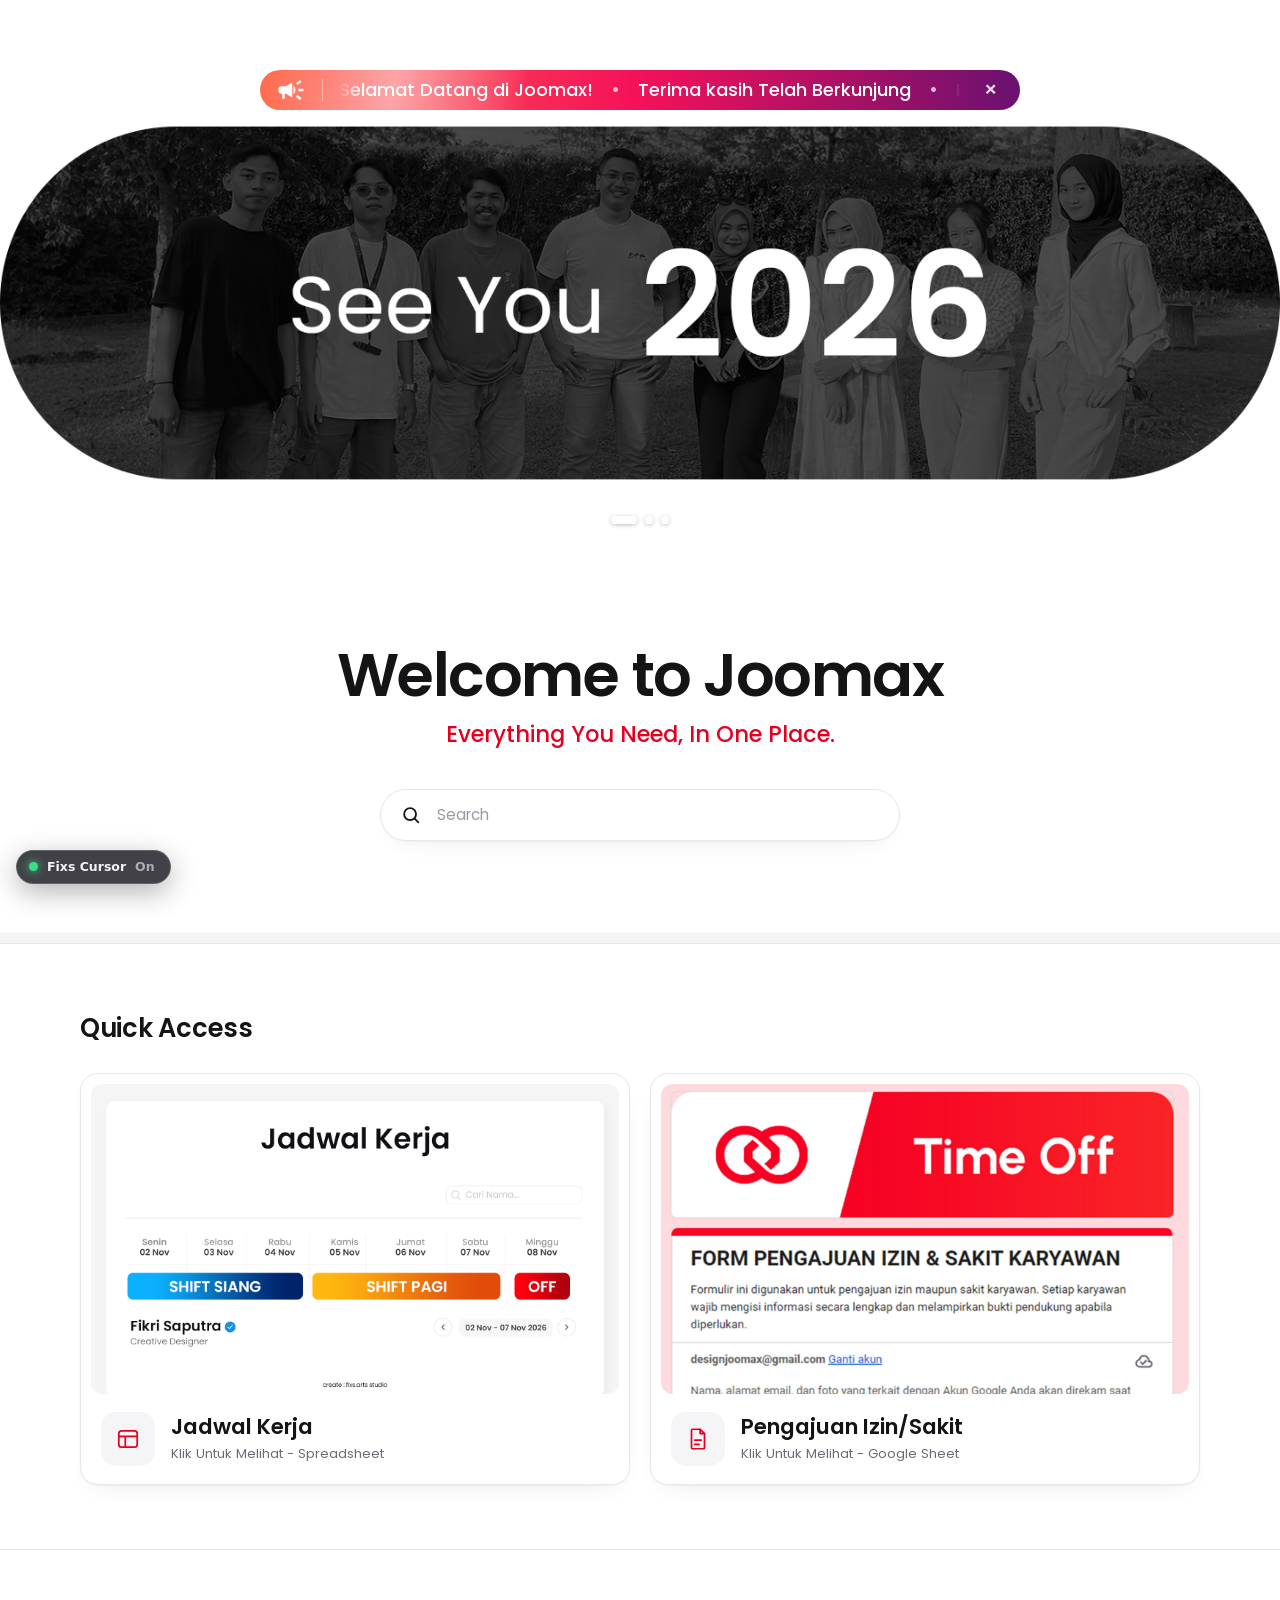
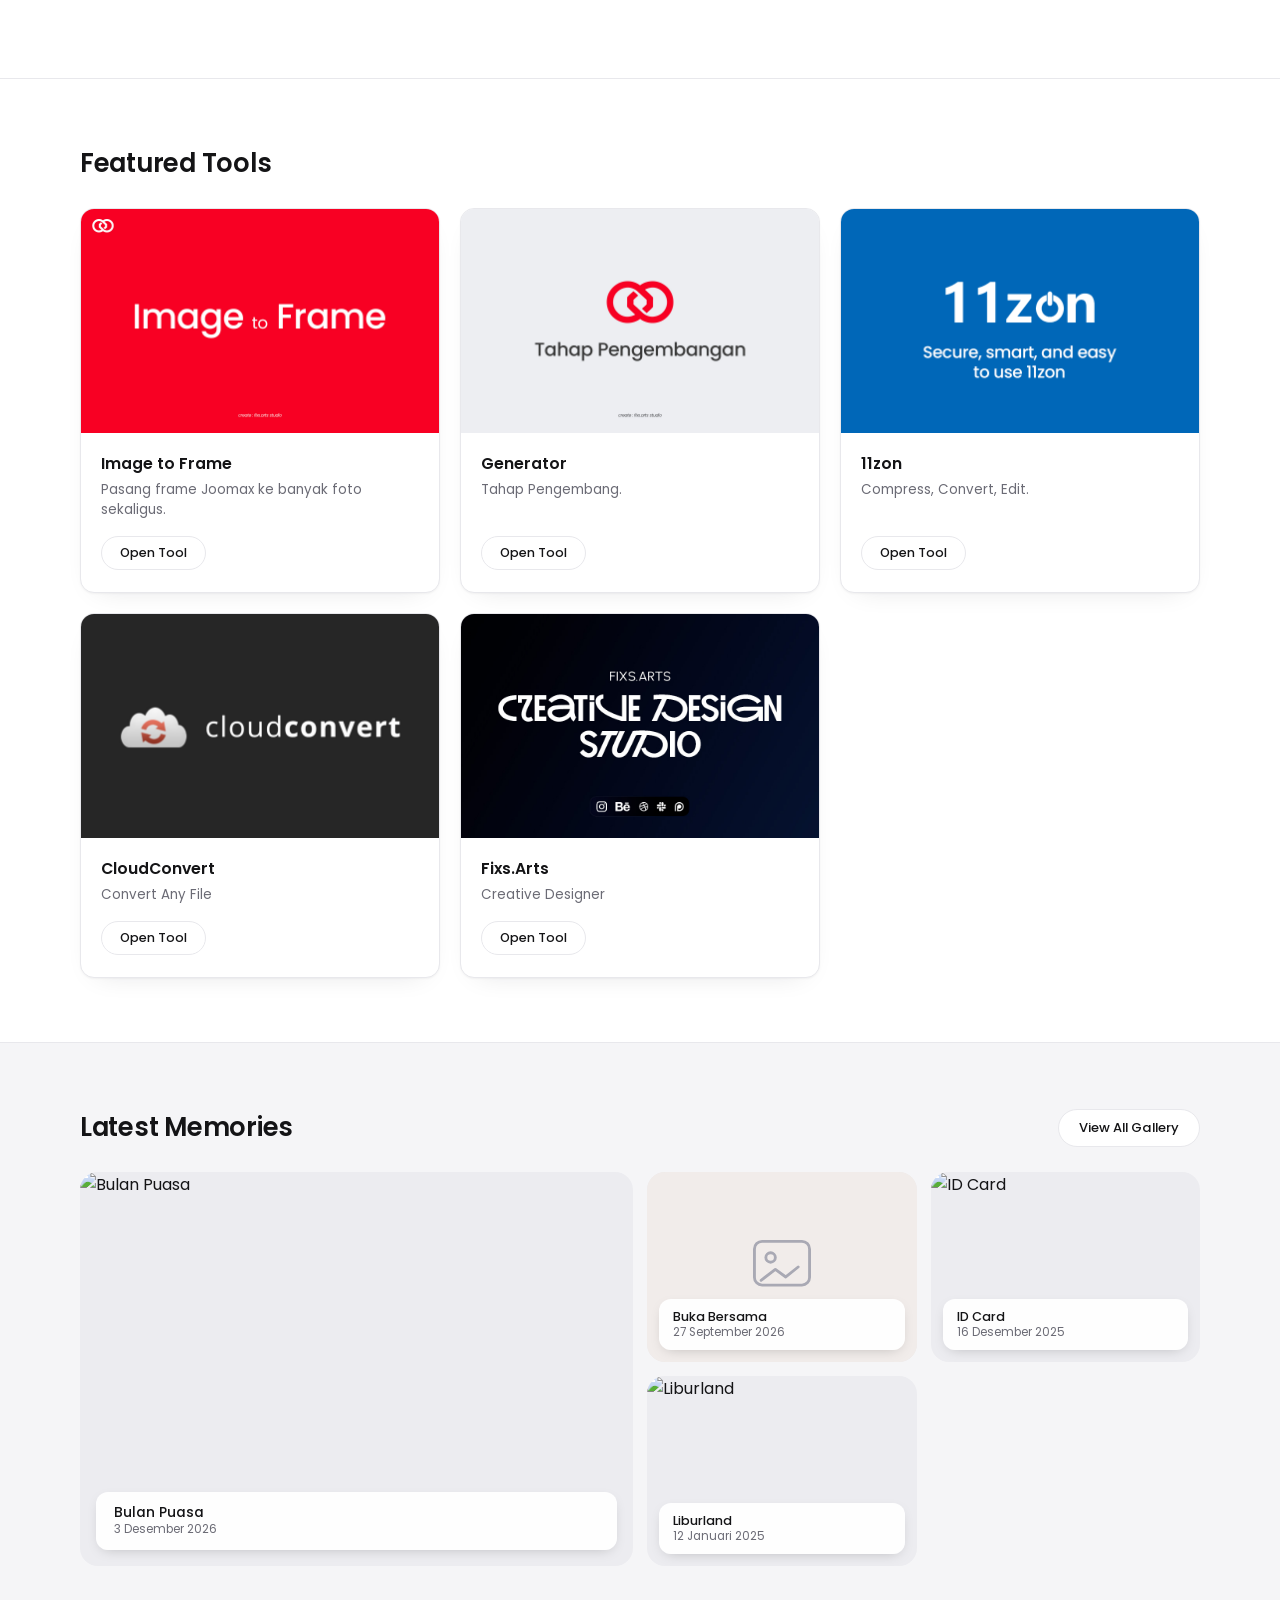
==== index.html @ 95820179 "Add marquee section with styling and script" ====
<!DOCTYPE html>
<html lang="id">
<head>
<meta charset="UTF-8">
<meta name="viewport" content="width=device-width, initial-scale=1, viewport-fit=cover">
<title>JOOMAX x Fixs.Arts</title>
<meta name="description" content="Joomax Site: satu tempat untuk jadwal, pengajuan, tools kreatif, dan informasi perusahaan.">
<link rel="icon" href="assets/icon/icon.png">
<!-- ======================= LINK PREVIEW (WhatsApp, Instagram, Facebook, Telegram, dll) =======================
  Ubah teks/gambar di sini. Gambar: ganti file assets/img/link-preview.jpg (ukuran terbaik 1200x630, di bawah 300 KB).
  Link harus ABSOLUT (https://...). Kalau gambar diganti tapi preview lama masih muncul, naikkan angka ?v=1 jadi ?v=2.
  Hasil di platform bisa tertahan cache beberapa jam; cek ulang lewat Facebook Sharing Debugger. -->
<meta property="og:type" content="website">
<meta property="og:site_name" content="Joomax Teknologi Indonesia">
<meta property="og:title" content="Welcome to Joomax Workspace!">
<meta property="og:description" content="Everything You Need, In One Place.">
<meta property="og:url" content="https://designjoomax.github.io/home/">
<meta property="og:image" content="https://designjoomax.github.io/home/assets/img/link-preview.jpg?v=1">
<meta property="og:image:width" content="1200">
<meta property="og:image:height" content="630">
<meta property="og:image:alt" content="Joomax x fixs.arts: Welcome to Joomax Workspace!">
<meta name="twitter:card" content="summary_large_image">
<meta name="twitter:title" content="Welcome to Joomax Workspace!">
<meta name="twitter:description" content="Everything You Need, In One Place.">
<meta name="twitter:image" content="https://designjoomax.github.io/home/assets/img/link-preview.jpg?v=1">
<meta name="theme-color" content="#ffffff">
<!-- ============================================================================================================ -->

<!-- 1) Welcome screen (harus paling atas di <head>) -->
<script src="https://designjoomax.github.io/welcomescreen/welcome.js"></script>


<link rel="preconnect" href="https://fonts.googleapis.com">
<link rel="preconnect" href="https://fonts.gstatic.com" crossorigin>
<link rel="stylesheet" href="https://fonts.googleapis.com/css2?family=Poppins:wght@400;500;600;700&display=swap">
<link rel="stylesheet" href="css/home.css">
</head>
<body>

<!-- 2) Header (dari repo headerfooter) -->
<joomax-header sticky theme="light" current="home"></joomax-header>

<main>
  <!-- Banner slide: gambar diatur di js/home.config.js -->
  <section class="banner" id="banner" aria-roledescription="carousel" aria-label="Banner Joomax">
    <div class="bn-view" id="bnView"><div class="bn-track" id="bnTrack"></div></div>
    <button class="bn-arrow prev" id="bnPrev" type="button" aria-label="Banner sebelumnya"><svg viewBox="0 0 24 24" aria-hidden="true"><path d="m15 6-6 6 6 6"/></svg></button>
    <button class="bn-arrow next" id="bnNext" type="button" aria-label="Banner berikutnya"><svg viewBox="0 0 24 24" aria-hidden="true"><path d="m9 6 6 6-6 6"/></svg></button>
    <div class="bn-dots" id="bnDots"></div>
  </section>

  <section class="hero">
    <div class="wrap">
      <h1 id="heroTitle">Welcome to Joomax</h1>
      <p class="lead" id="heroSub">Everything You Need, In One Place.</p>
      <div class="search" id="search">
        <svg viewBox="0 0 24 24" aria-hidden="true"><circle cx="11" cy="11" r="6.5"/><path d="m16 16 4 4"/></svg>
        <input id="q" type="search" placeholder="Search" autocomplete="off" role="combobox" aria-expanded="false" aria-controls="results" aria-label="Cari halaman, tools, atau informasi">
        <ul id="results" role="listbox" hidden></ul>
      </div>

      <!-- Widget Pemberitahuan  --> 
<div id="joomax-announcement"></div>
<script src="https://designjoomax.github.io/home/Section/Announcement/announcement.config.js"></script>
<script src="https://designjoomax.github.io/home/Section/Announcement/announcement.js"></script>
      
    </div>
  </section>

  
  <section class="sec" id="quick-access"><div class="wrap">
    <h2>Quick Access</h2>
    <div class="qa" id="qa">
      <button class="qa-arrow prev" id="qaPrev" type="button" aria-label="Geser ke kiri" hidden><svg viewBox="0 0 24 24" aria-hidden="true"><path d="m15 6-6 6 6 6"/></svg></button>
      <div class="qa-track" id="quick" tabindex="0" aria-label="Quick Access"></div>
      <button class="qa-arrow next" id="qaNext" type="button" aria-label="Geser ke kanan" hidden><svg viewBox="0 0 24 24" aria-hidden="true"><path d="m9 6 6 6-6 6"/></svg></button>
    </div>
  </div></section>


  
<section class="sec" id="schedule"><div class="wrap"> 
  
<!-- Flip Clock widget -->
<script src="https://cdn.jsdelivr.net/gh/designjoomax/home@main/Section/Flip%20Clock/flip-clock.js" defer async></script>

<div data-fixs-flipclock
     data-theme="light"
     data-card="#f5f5f5"
     data-text="#ff2424"
     data-border-color="#fafafa"
     data-hour12="false"
     data-separator="colon"
     data-size="110"
     data-locale="id-ID"
     data-radius="20"
     data-date-month="long"
     data-gap-group="30"
     data-mobile-size="56"
     data-mobile-margin-x="16"
     data-mobile-margin-y="12"
     data-order="clock,date,prayer,countdown,location,friday,credit"
     data-prayer="true"
     data-prayer-region="banjarmasin-timur"
     data-prayer-layout="grid"
     data-prayer-friday="true"></div>
  
  
<!-- Schedule -->

<!-- Jadwal Kerja -->
<div id="jadwal-kerja"></div>
<script src="https://cdn.jsdelivr.net/gh/designjoomax/home@main/Section/Jadwal%20Kerja/js/jadwal-kerja.js"></script>
<script src="https://cdn.jsdelivr.net/gh/designjoomax/home@main/Section/Jadwal%20Kerja/js/jadwal-kerja.config.js"></script>
<script>
  JadwalKerja.init('#jadwal-kerja', window.JADWAL_KERJA_CONFIG || {});
</script>
<script src="https://fixsarts-auto.github.io/checkout/fa-checkout.js" data-fa-base="/home/Section/Jadwal%20Kerja" defer></script>
  
<!-- Jadwal Pakaian --> 
<div id="joomax-schedule"></div>
<script src="https://cdn.jsdelivr.net/gh/designjoomax/home@main/Section/Schedule/schedule.js"></script>
<script>
JoomaxSchedule.init('#joomax-schedule', {
  "title": "Schedule",
  "showDate": true,
  "dateFormat": "{DD}, {MMMM} {YYYY}",
  "showNav": true,
  "maxWeeksBack": 7,
  "maxWeeksAhead": 7,
  "showDayDate": true,
  "cssUrl": "",
  "dayTabs": "auto",
  "labels": {
    "prevWeek": "Minggu sebelumnya",
    "nextWeek": "Minggu selanjutnya",
    "backToToday": "Hari ini",
    "today": "Hari ini"
  },
  "data": {
    "source": "sheet",
    "sheetUrl": "https://docs.google.com/spreadsheets/d/e/2PACX-1vSUmsrC4CoI2JPKviLCamojF-XzrlSjPotY-JMSBcGomTjeViBxjcpOfUktoKM9Iq_ByiR1GuWF8x-I/pub?output=csv",
    "refreshMinutes": 15,
    "fallbackToManual": true,
    "dayColumn": "Hari",
    "days": [
      "Senin",
      "Selasa",
      "Rabu",
      "Kamis",
      "Jum'at",
      "Sabtu"
    ],
    "manualRows": [
      {
        "Hari": "Senin",
        "Pakaian": "PDH JOOMAX",
        "Piket Sampah": "Nabil",
        "Piket Toilet Lt. 2": "Wahidah",
        "Piket Toilet Lt. 3": "Zihan"
      },
      {
        "Hari": "Selasa",
        "Pakaian": "Bebas Sopan",
        "Piket Sampah": "Fikri",
        "Piket Toilet Lt. 2": "Alifa",
        "Piket Toilet Lt. 3": "Ayu"
      },
      {
        "Hari": "Rabu",
        "Pakaian": "Kaos Usams",
        "Piket Sampah": "Aqli",
        "Piket Toilet Lt. 2": "Ira",
        "Piket Toilet Lt. 3": "Febri"
      },
      {
        "Hari": "Kamis",
        "Pakaian": "PDH JOOMAX",
        "Piket Sampah": "Helmi",
        "Piket Toilet Lt. 2": "Dewi",
        "Piket Toilet Lt. 3": "Arnita"
      },
      {
        "Hari": "Jum'at",
        "Pakaian": "Batik, Sasirangan",
        "Piket Sampah": "Fahriza",
        "Piket Toilet Lt. 2": "Mila",
        "Piket Toilet Lt. 3": "Zahro"
      },
      {
        "Hari": "Sabtu",
        "Pakaian": "Bebas Sopan",
        "Piket Sampah": "Kevyn",
        "Piket Toilet Lt. 2": "Jamil",
        "Piket Toilet Lt. 3": "Zhakiah"
      }
    ]
  },
  "theme": {
    "font": "'Poppins', sans-serif",
    "fontUrl": "https://fonts.googleapis.com/css2?family=Poppins:wght@400;500;600;700&display=swap",
    "text": "#111111",
    "muted": "#9a9a9a",
    "cardBg": "#ffffff",
    "cardBorder": "#efefef",
    "highlight": "#51677d14",
    "radius": "28px",
    "maxWidth": "840px",
    "shadow": "0 8px 30px rgba(0,0,0,.07)"
  },
  "sections": [
    {
      "type": "table",
      "label": "Jadwal",
      "title": "Pakaian",
      "column": "Pakaian",
      "defaultStyle": {
        "bg": "#e5e7eb",
        "color": "#333333"
      },
      "rules": [
        {
          "match": "PDH",
          "bg": "#51677d",
          "color": "#ffffff"
        },
        {
          "match": "Bebas Sopan",
          "bg": "#a9c9a4",
          "color": "#1f3d1b"
        },
        {
          "match": "Kaos",
          "bg": "#8a9bb0",
          "color": "#ffffff"
        },
        {
          "match": "Batik",
          "bg": "#e58150",
          "color": "#ffffff"
        }
      ]
    },
    {
      "type": "duty",
      "label": "Piket",
      "title": "Sampah",
      "column": "Piket Sampah",
      "style": {
        "bg": "#51677d",
        "color": "#ffffff"
      },
      "people": {}
    },
    {
      "type": "duty",
      "label": "Piket",
      "title": "Toilet lt.2",
      "column": "Piket Toilet Lt. 2",
      "style": {
        "bg": "#e58150",
        "color": "#ffffff"
      },
      "people": {}
    },
    {
      "type": "duty",
      "label": "Piket",
      "title": "Toilet lt.3",
      "column": "Piket Toilet Lt. 3",
      "style": {
        "bg": "linear-gradient(90deg,#ffd9dc,#ffa9ad)",
        "color": "#ff1744"
      },
      "people": {}
    }
  ]
});
</script>
</section>


  
  <section class="sec" id="tools"><div class="wrap">
    <h2>Featured Tools</h2>
    <div class="grid g3" id="toolgrid"></div>
  </div></section>

  <style>
  .fixs-marquee-section {
    width: 100%;
    max-width: 1120px;
    margin: 0 auto;
  }
</style>

<section class="fixs-marquee-section">
  <div id="fixs-marquee"></div>

  <script src="https://raw.githubusercontent.com/fixsarts-auto/components/main/Marquee/marquee.js"></script>
</section>

  <section class="sec alt" id="memories"><div class="wrap">
    <div class="head"><h2>Latest Memories</h2><a class="btn" id="viewall" href="#">View All Gallery</a></div>
    <div class="gal" id="gal"></div>
  </div></section>
</main>

<!-- 3) Footer (dari repo headerfooter) -->
<joomax-footer></joomax-footer>

<!-- 4) Script header & footer (urutan jangan dibalik), lalu isi Home -->
<script src="https://designjoomax.github.io/headerfooter/joomax-layout.config.js"></script>
<script src="https://designjoomax.github.io/headerfooter/joomax-layout.js"></script>
<script src="js/home.config.js"></script>
<script src="js/home.js"></script>
  


<!-- Pop-Up Fixs.Arts -->
  <!--
<script src="https://cdn.jsdelivr.net/gh/fixsarts/widgets@main/Pop%20up/Model1/widget.js"></script>
<script>
  FixsArtsWelcome.init({
    "theme": "dark",
    "title": "Joomax Workspace",
    "subtitle": "Welcome 2027",
    "description": "Your Digital Hub for Creativity, Collaboration, and Productivity.",
    "closeOnOverlay": false,
    "closeOnEsc": false,
    "size": {
      "width": 340
    },
    "gap": 10,
    "colors": {
      "accent": "#fd2626",
      "accent2": "#fafafa"
    },
    "image": {
      "src": "https://cdn.jsdelivr.net/gh/fixsarts/widgets@main/Pop%20up/Model1/assets/images/Card%20for%20Linktree.jpg"
    },
    "show": {
      "info": false
    },
    "text": {
      "title": {
        "size": 26
      },
      "subtitle": {
        "size": 13
      },
      "description": {
        "size": 13
      },
      "info": {
        "size": 12.5
      }
    },
    "buttons": [
      {
        "label": "Start",
        "href": "#mulai",
        "color": "#fd2626",
        "textColor": "#ffffff",
        "variant": "solid",
        "size": "md",
        "radius": 10,
        "close": true
      },
      {
        "label": "Pelajari lebih lanjut",
        "href": "https://www.instagram.com/fixs.arts/",
        "color": "#2f7bff",
        "textColor": "#ffffff",
        "variant": "outline",
        "size": "md",
        "radius": 12,
        "close": false
      }
    ],
    "audio": {
      "src": "https://cdn.jsdelivr.net/gh/fixsarts/widgets@main/Pop%20up/Model1/assets/audio/Joomax.mp3",
      "volume": 0.8,
      "loop": true
    }
  });
</script>
-->
  
<!-- Music widget (floating) -->
<!--<script src="https://cdn.jsdelivr.net/gh/fixsarts/MusicWidgets@main/music-player.js" defer></script>
  -->


<!-- Support Widget -->
<script>
window.SUPPORT_CONFIG = {
  "orientation": "portrait",
  "position": {
    "mode": "floating",
    "corner": "bottom-left",
    "offsetX": 16,
    "offsetY": 62
  },
  "text": {
    "subtitle": "Suka dengan Website ini?",
    "description": "Dukung Pengembangan dan Kreativitasnya.",
    "instructions": "Silahkan Scan QRIS untuk mendukung Creator, Thanks!",
    "thanks": "Terima kasih! Dukunganmu sangat berarti untuk Pengembangan Website ini"
  },
  "launcherButton": {
    "label": "Support Sekarang"
  },
  "popupButton": {
    "label": "Saya sudah Support"
  },
  "closeButton": {
    "show": true,
    "remember": "never",
    "alignIcon": false,
    "size": 30,
    "iconSize": 15,
    "offsetX": 16,
    "offsetY": 16,
    "background": "#e5edff",
    "color": "#3d3f4d"
  },
  "icon": {
    "name": "gift"
  },
  "size": {
    "scale": 70,
    "width": 240,
    "padding": 15
  }
};
</script>
<script src="https://cdn.jsdelivr.net/gh/fixsarts/widgets@v1.0.2/Support/js/support-widget.js"></script>
  

 <!-- Chat widget (floating) --> 
<script src="https://fixsarts-auto.github.io/components/Chat/Model1/dist/chat.js"></script>
<script>
  FixsArtsChat.init({
    "theme": "light",
    "profile": {
      "image": "https://raw.githubusercontent.com/designjoomax/home/main/assets/Profile/Profile.png",
      "name": "Joomax Teknologi Indonesia",
      "size": 50
    },
    "welcome": {
      "title": "Halo! Selamat datang di Joomax Workspace"
    },
    "chat": {
      "reply": "Terima kasih sudah menghubungi Joomax Official 👋 Untuk informasi lebih lanjut, silakan pilih platform yang ingin kamu gunakan."
    },
    "button": {
      "size": 55,
      "iconSize": 50,
      "gradient": {
        "from": "#f70023",
        "to": "#ff3838"
      }
    },
    "contacts": [
      {
        "name": "WhatsApp",
        "type": "whatsapp",
        "url": "https://wa.me/628115488181",
        "description": "Septian Joomax"
      },
      {
        "name": "Instagram",
        "type": "instagram",
        "url": "https://instagram.com/fixs.arts/",
        "description": "@fixs.arts",
        "enabled": false
      },
      {
        "name": "Email",
        "type": "whatsapp",
        "url": "mailto:cs@joomax.id",
        "enabled": false
      }
    ],
    "appearance": {
      "accent": "#f70023",
      "accent2": "#ff3838"
    }
  });
</script>

  
<!-- Cursor widget-->
<script
  src="https://designjoomax.github.io/home/Widgets/Cursor/cursor.js"
  data-color="#ff0000"
  data-size="20"
  data-opacity="0.56"
  data-hover-opacity="-0.8"
  data-blur="3"
  data-smoothing="0.5"
  data-trail="true"
  data-trail-length="230"
  data-trail-size="22"
  data-trail-duration="850"
  data-trail-taper="1"
  data-trail-fade="1.1"
  data-trail-opacity="0.95"
  data-trail-glow="0.55"
  data-trail-pressure="0.6"
  data-sparks="true"
  data-spark-shape="star"
  data-spark-rate="3"
  data-spark-size="2"
  data-spark-speed="3.2"
  data-spark-spread="75"
  data-spark-gravity="0.15"
  data-ripple-color="#e60426"
  data-ripple-size="80"
  data-ripple-width="1"
  data-ripple-opacity="0.82"
  data-toggle="true"
  data-toggle-position="bottom-left"
  data-remember="true"
  data-hover-scale="2"
  data-hide-native-cursor="true"
  data-trail-colors="#ff3d3d"
  data-click-effect="ripple,double"
></script>


</body>
</html>
---- css/home.css ----
/* ===========================================================================
   HOME JOOMAX: tampilan halaman. Header & footer ada di repo headerfooter.
   =========================================================================== */
:root{--bg:#fff;--soft:#f5f5f7;--ink:#141416;--mut:#6b6b75;--line:#e8e8ec;--red:#e60020;--red-soft:#fde8ec;--r:18px;
  --ease:cubic-bezier(.22,.8,.24,1);--sh:0 1px 2px rgba(20,20,30,.04),0 10px 28px -18px rgba(20,20,30,.16)}
*,*::before,*::after{box-sizing:border-box}
html{scroll-behavior:smooth;color-scheme:light}
body{margin:0;background:var(--bg);color:var(--ink);font:16px/1.6 "Poppins",system-ui,-apple-system,"Segoe UI",Roboto,sans-serif;-webkit-font-smoothing:antialiased}
joomax-header:not(:defined){display:block;min-height:67px}
a{color:inherit;text-decoration:none}
img{display:block;max-width:100%}
:focus-visible{outline:3px solid var(--red);outline-offset:2px}
.wrap{width:min(1120px,calc(100% - 40px));margin:0 auto}
h2{margin:0;font-size:clamp(1.3rem,2.2vw,1.6rem);font-weight:600;letter-spacing:-.01em}
.sec{padding:clamp(40px,6vw,64px) 0;border-top:1px solid var(--line)}
.sec.alt{background:var(--soft)}
.sec>.wrap>h2{margin-bottom:24px}
.head{display:flex;align-items:center;justify-content:space-between;gap:16px;margin-bottom:24px}
.btn{display:inline-flex;align-items:center;height:38px;padding:0 20px;border:1px solid var(--line);border-radius:999px;background:#fff;font-size:.82rem;font-weight:500;white-space:nowrap;
  transition:background .25s,color .25s,border-color .25s,transform .35s var(--ease)}
.btn:hover{background:var(--ink);color:#fff;border-color:var(--ink);transform:translateY(-1px)}

/* ---------- Banner slide ---------- */
.banner{position:relative;background:var(--soft);overflow:hidden}
.bn-view{overflow:hidden;touch-action:pan-y;cursor:grab;user-select:none;-webkit-user-select:none}
.bn-view.drag{cursor:grabbing}
.bn-track{display:flex;transition:transform .85s cubic-bezier(.65,0,.2,1);will-change:transform}
.bn-track.nt{transition:none}
.bn-slide{flex:0 0 100%;aspect-ratio:1440/530;min-height:150px;overflow:hidden}
.bn-slide img,.bn-slide a{display:block;width:100%;height:100%}
.bn-slide img{object-fit:cover;object-position:center;pointer-events:none;-webkit-user-drag:none}
.bn-arrow{position:absolute;top:50%;z-index:2;display:grid;place-items:center;width:42px;height:42px;padding:0;margin-top:-21px;border:0;border-radius:50%;
  background:rgba(255,255,255,.82);color:var(--ink);cursor:pointer;opacity:0;box-shadow:0 4px 14px -4px rgba(0,0,0,.3);-webkit-backdrop-filter:blur(8px);backdrop-filter:blur(8px);
  transition:opacity .3s ease,background .25s,color .25s,transform .35s var(--ease)}
.bn-arrow svg{width:22px;height:22px;fill:none;stroke:currentColor;stroke-width:2.2;stroke-linecap:round;stroke-linejoin:round}
.bn-arrow.prev{left:18px}.bn-arrow.next{right:18px}
.banner:hover .bn-arrow,.bn-arrow:focus-visible{opacity:1}
.bn-arrow:hover{background:var(--red);color:#fff;transform:scale(1.08)}
.bn-dots{position:absolute;left:0;right:0;bottom:14px;z-index:2;display:flex;justify-content:center;gap:8px;pointer-events:none}
.bn-dots button{pointer-events:auto;width:8px;height:8px;padding:0;border:0;border-radius:999px;background:rgba(255,255,255,.6);box-shadow:0 1px 4px rgba(0,0,0,.25);cursor:pointer;
  transition:width .45s var(--ease),background .3s}
.bn-dots button[aria-current="true"]{width:26px;background:#fff}
.banner.single .bn-arrow,.banner.single .bn-dots{display:none}
@media (hover:none){.bn-arrow{opacity:1;width:36px;height:36px;margin-top:-18px}.bn-arrow.prev{left:10px}.bn-arrow.next{right:10px}}
@media (max-width:640px){.bn-slide{aspect-ratio:2/1}}

/* ---------- Hero ---------- */
.hero{padding:clamp(56px,9vw,104px) 0 clamp(52px,8vw,92px);text-align:center;border-bottom:10px solid var(--soft)}
.hero h1{margin:0 0 8px;font-size:clamp(2.2rem,5.6vw,3.8rem);font-weight:600;line-height:1.1;letter-spacing:-.025em}
.lead{margin:0 0 36px;font-size:clamp(1.05rem,2vw,1.4rem);font-weight:500;color:var(--red)}
.search{position:relative;max-width:520px;margin:0 auto;text-align:left}
.search>svg{position:absolute;left:20px;top:15px;width:22px;height:22px;fill:none;stroke:var(--ink);stroke-width:2;stroke-linecap:round;pointer-events:none}
.search input{width:100%;height:52px;padding:0 20px 0 56px;border:1px solid var(--line);border-radius:999px;background:#fff;box-shadow:var(--sh);font:inherit;font-size:.95rem;color:var(--ink);
  transition:border-color .25s,box-shadow .25s}
.search input::placeholder{color:#9a9aa5}
.search input:focus{outline:0;border-color:var(--red);box-shadow:0 0 0 4px rgba(230,0,32,.12)}
#results{position:absolute;z-index:20;left:0;right:0;top:calc(100% + 8px);margin:0;padding:8px;list-style:none;background:#fff;border:1px solid var(--line);border-radius:20px;box-shadow:0 24px 48px -20px rgba(20,20,30,.3)}
#results li a,#results li.none{display:flex;justify-content:space-between;gap:16px;padding:11px 14px;border-radius:12px;font-size:.92rem}
#results li a small{color:var(--mut)}#results li.none{color:var(--mut)}
#results li a:hover,#results li a[aria-selected="true"]{background:var(--soft)}

/* ---------- Quick Access ---------- */
.qa{position:relative}
.qa-track{display:flex;gap:20px;overflow-x:auto;scroll-snap-type:x mandatory;scroll-behavior:smooth;scrollbar-width:none;padding:4px 2px 18px;margin:-4px -2px -18px;outline-offset:-2px}
.qa-track::-webkit-scrollbar{display:none}
.qcard{flex:0 0 calc(50% - 10px);scroll-snap-align:start;display:block;padding:10px 10px 18px;background:#fff;border:1px solid var(--line);border-radius:var(--r);box-shadow:var(--sh);
  transition:transform .45s var(--ease),box-shadow .45s var(--ease),border-color .25s}
.qcard:hover{transform:translateY(-4px);border-color:#d8d8de;box-shadow:0 1px 2px rgba(20,20,30,.04),0 22px 36px -22px rgba(20,20,30,.28)}
.qthumb{overflow:hidden;border-radius:12px;background:var(--soft);aspect-ratio:16/9.4}
.qthumb img{width:100%;height:100%;object-fit:cover;object-position:top center;transition:transform .8s var(--ease)}
.qcard:hover .qthumb img{transform:scale(1.04)}
.qbody{display:flex;align-items:center;gap:16px;padding:18px 10px 0}
.ic{display:grid;place-items:center;flex:none;width:54px;height:54px;border-radius:15px;background:var(--soft);color:var(--red);transition:background .3s,color .3s}
.ic svg{width:26px;height:26px;fill:none;stroke:currentColor;stroke-width:1.6;stroke-linecap:round;stroke-linejoin:round}
.qcard:hover .ic{background:var(--red);color:#fff}
.qbody h3{margin:0;font-size:clamp(1.05rem,1.8vw,1.35rem);font-weight:600;line-height:1.3}
.qbody p{margin:2px 0 0;color:var(--mut);font-size:.82rem}
.qa-arrow{position:absolute;top:calc(50% - 18px);z-index:3;display:grid;place-items:center;width:36px;height:36px;padding:0;border:0;border-radius:50%;background:var(--red-soft);color:var(--red);
  cursor:pointer;box-shadow:0 4px 12px -4px rgba(230,0,32,.4);transition:background .25s,color .25s,transform .35s var(--ease),opacity .25s}
.qa-arrow[hidden]{display:none}
.qa-arrow svg{width:20px;height:20px;fill:none;stroke:currentColor;stroke-width:2.4;stroke-linecap:round;stroke-linejoin:round}
.qa-arrow:hover{background:var(--red);color:#fff;transform:scale(1.08)}
.qa-arrow:disabled{opacity:.35;pointer-events:none}
.qa-arrow.prev{left:-18px}.qa-arrow.next{right:-18px}
@media (max-width:1180px){.qa-arrow.prev{left:-8px}.qa-arrow.next{right:-8px}}
@media (max-width:640px){.qcard{flex-basis:86%}.qa-arrow.prev{left:-6px}.qa-arrow.next{right:-6px}.qbody{gap:12px;padding:16px 6px 0}.ic{width:46px;height:46px}}

/* ---------- Featured Tools ---------- */
.grid{display:grid;gap:20px}.g3{grid-template-columns:repeat(3,1fr)}
.tool{display:flex;flex-direction:column;overflow:hidden;background:#fff;border:1px solid var(--line);border-radius:14px;box-shadow:var(--sh);
  transition:transform .45s var(--ease),box-shadow .45s var(--ease),border-color .25s}
.tool:hover{transform:translateY(-4px);border-color:#d8d8de;box-shadow:0 1px 2px rgba(20,20,30,.04),0 22px 36px -22px rgba(20,20,30,.28)}
.tool .timg{overflow:hidden;aspect-ratio:16/10;background:var(--soft)}
.tool img{width:100%;height:100%;object-fit:cover;transition:transform .8s var(--ease)}
.tool:hover img{transform:scale(1.04)}
.tool .tb{display:flex;flex-direction:column;align-items:flex-start;flex:1;padding:18px 20px 22px}
.tool h3{margin:0 0 4px;font-size:.98rem;font-weight:600}
.tool p{margin:0 0 16px;color:var(--mut);font-size:.84rem;line-height:1.5}
.tool .btn{margin-top:auto;height:34px;padding:0 18px;font-size:.78rem}
.tool:hover .btn{background:var(--ink);color:#fff;border-color:var(--ink)}

/* ---------- Latest Memories ---------- */
.gal{display:grid;grid-template-columns:repeat(4,1fr);grid-auto-rows:190px;gap:14px}
.gal a{position:relative;display:block;overflow:hidden;border-radius:var(--r);background:#ececf0;transition:transform .45s var(--ease),box-shadow .45s var(--ease)}
.gal a:first-child{grid-column:span 2;grid-row:span 2}
.gal a:hover{transform:translateY(-3px);box-shadow:0 22px 36px -24px rgba(20,20,30,.4)}
.gal img{width:100%;height:100%;object-fit:cover;transition:transform .9s var(--ease)}
.gal a:hover img{transform:scale(1.05)}
.gal figcaption{position:absolute;left:12px;right:12px;bottom:12px;padding:9px 14px;border-radius:12px;background:rgba(255,255,255,.95);font-size:.8rem;font-weight:500;line-height:1.35;box-shadow:0 4px 14px -6px rgba(0,0,0,.25)}
.gal figcaption small{display:block;color:var(--mut);font-size:.72rem;font-weight:400}
.gal a:first-child figcaption{left:16px;right:16px;bottom:16px;padding:12px 18px;font-size:.86rem}

/* ---------- Muncul halus saat digulir ---------- */
.rv{opacity:0;transform:translateY(22px);transition:opacity .8s ease,transform .9s var(--ease)}
.rv.in{opacity:1;transform:none}

@media (max-width:980px){.g3{grid-template-columns:repeat(2,1fr)}.gal{grid-template-columns:repeat(3,1fr);grid-auto-rows:160px}.gal a:first-child{grid-column:span 2;grid-row:span 2}}
@media (max-width:640px){
  .g3{grid-template-columns:1fr}
  .gal{grid-template-columns:repeat(2,1fr);grid-auto-rows:140px;gap:10px}
  .gal a:first-child{grid-column:span 2;grid-row:span 1}
  .head{flex-wrap:wrap}
}
@media (prefers-reduced-motion:reduce){
  *,*::before,*::after{transition-duration:.01ms !important;animation:none !important;scroll-behavior:auto !important}
  .rv{opacity:1;transform:none}
}
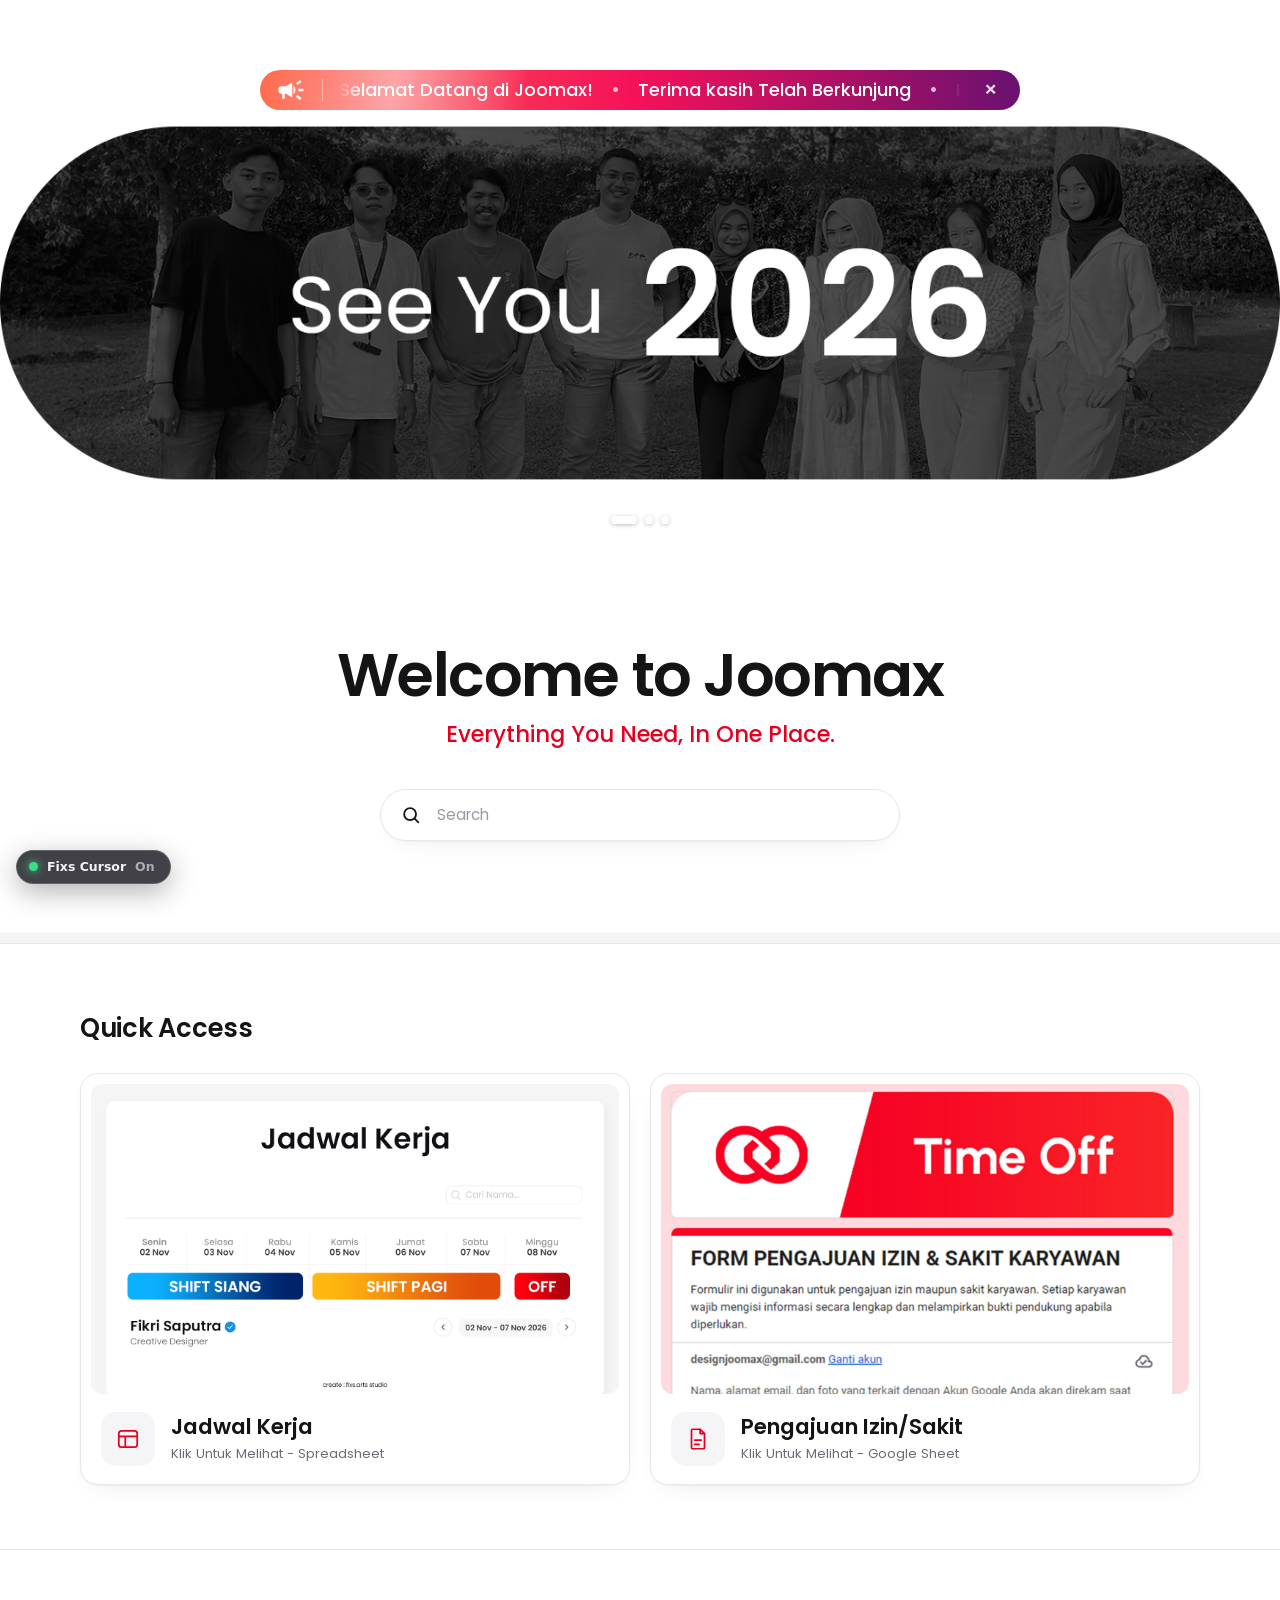
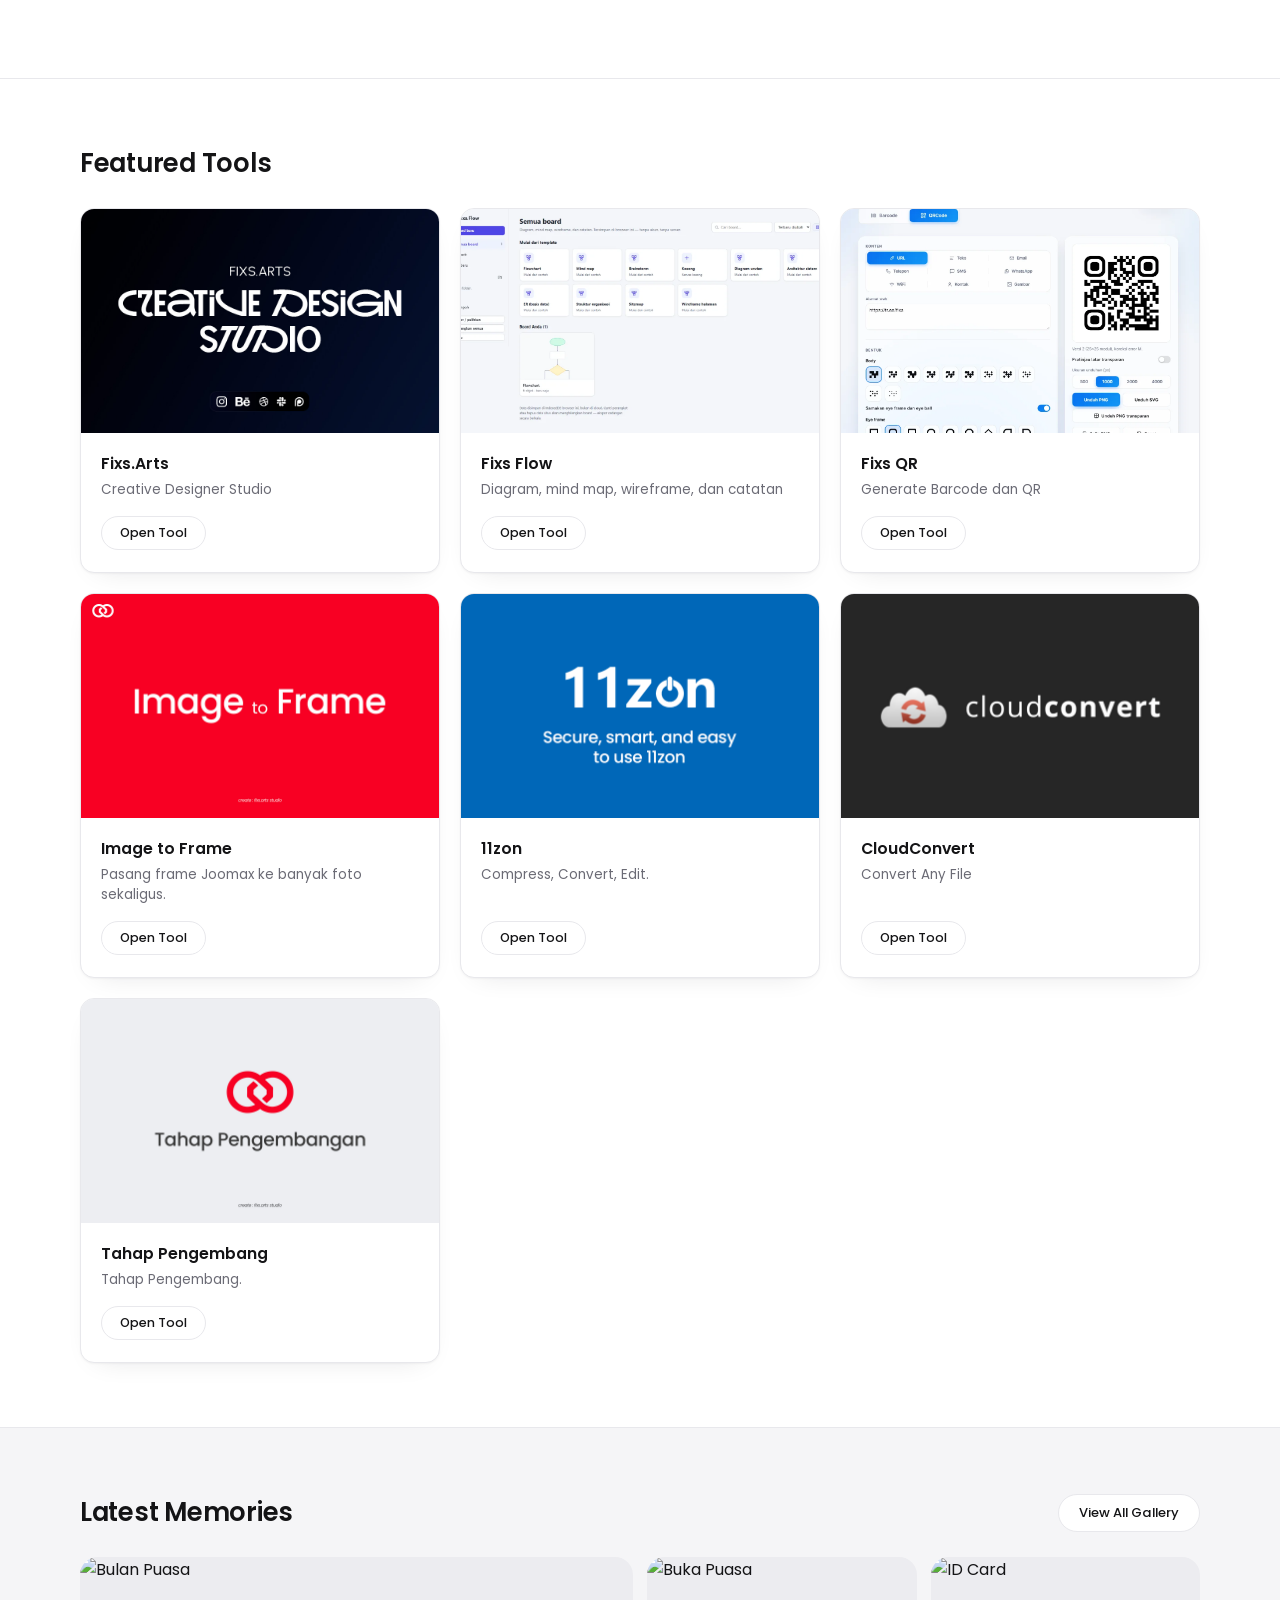
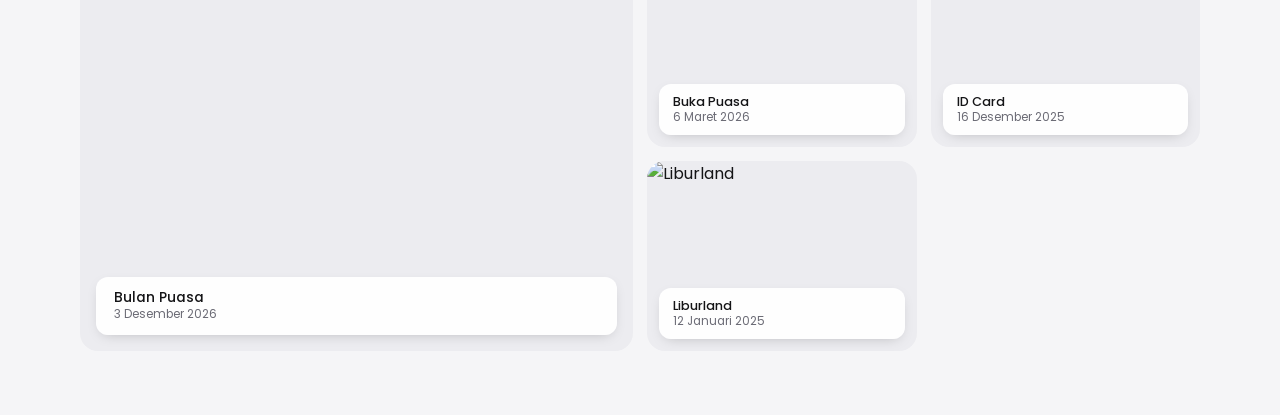
==== commit a8275db4: "Update widget scripts to use auto components" ====
--- a/index.html
+++ b/index.html
@@ -58,7 +58,8 @@
         <input id="q" type="search" placeholder="Search" autocomplete="off" role="combobox" aria-expanded="false" aria-controls="results" aria-label="Cari halaman, tools, atau informasi">
         <ul id="results" role="listbox" hidden></ul>
       </div>
-
+      
+      
       <!-- Widget Pemberitahuan  --> 
 <div id="joomax-announcement"></div>
 <script src="https://designjoomax.github.io/home/Section/Announcement/announcement.config.js"></script>
@@ -286,24 +287,27 @@
     <div class="grid g3" id="toolgrid"></div>
   </div></section>
 
-  <style>
+
+
+  <section class="sec alt" id="memories"><div class="wrap">
+    <div class="head"><h2>Latest Memories</h2><a class="btn" id="viewall" href="#">View All Gallery</a></div>
+    <div class="gal" id="gal"></div>
+  </div></section>
+
+  <!-- ================= MARQUEE Logo ================= -->
+  <!--<style>
   .fixs-marquee-section {
     width: 100%;
     max-width: 1120px;
     margin: 0 auto;
   }
-</style>
-
+</style>-->
 <section class="fixs-marquee-section">
   <div id="fixs-marquee"></div>
-
-  <script src="https://raw.githubusercontent.com/fixsarts-auto/components/main/Marquee/marquee.js"></script>
+  <script src="https://cdn.jsdelivr.net/gh/fixsarts-auto/components@main/Marquee/marquee.js"></script>
 </section>
 
-  <section class="sec alt" id="memories"><div class="wrap">
-    <div class="head"><h2>Latest Memories</h2><a class="btn" id="viewall" href="#">View All Gallery</a></div>
-    <div class="gal" id="gal"></div>
-  </div></section>
+  
 </main>
 
 <!-- 3) Footer (dari repo headerfooter) -->
@@ -318,8 +322,8 @@
 
 
 <!-- Pop-Up Fixs.Arts -->
-  <!--
-<script src="https://cdn.jsdelivr.net/gh/fixsarts/widgets@main/Pop%20up/Model1/widget.js"></script>
+
+<script src="https://cdn.jsdelivr.net/gh/fixsarts-auto/components@main/Pop%20up/Model1/widget.js"></script>
 <script>
   FixsArtsWelcome.init({
     "theme": "dark",
@@ -337,7 +341,7 @@
       "accent2": "#fafafa"
     },
     "image": {
-      "src": "https://cdn.jsdelivr.net/gh/fixsarts/widgets@main/Pop%20up/Model1/assets/images/Card%20for%20Linktree.jpg"
+      "src": "https://cdn.jsdelivr.net/gh/fixsarts-auto/components@main/Pop%20up/Model1/assets/images/Card%20for%20Linktree.jpg"
     },
     "show": {
       "info": false
@@ -379,16 +383,16 @@
       }
     ],
     "audio": {
-      "src": "https://cdn.jsdelivr.net/gh/fixsarts/widgets@main/Pop%20up/Model1/assets/audio/Joomax.mp3",
+      "src": "https://cdn.jsdelivr.net/gh/fixsarts-auto/components@main/Pop%20up/Model1/assets/audio/Joomax.mp3",
       "volume": 0.8,
       "loop": true
     }
   });
 </script>
--->
+
   
 <!-- Music widget (floating) -->
-<!--<script src="https://cdn.jsdelivr.net/gh/fixsarts/MusicWidgets@main/music-player.js" defer></script>
+<!--<script src="https://cdn.jsdelivr.net/gh/fixsarts-auto/components@main/music-player.js" defer></script>
   -->
 
 
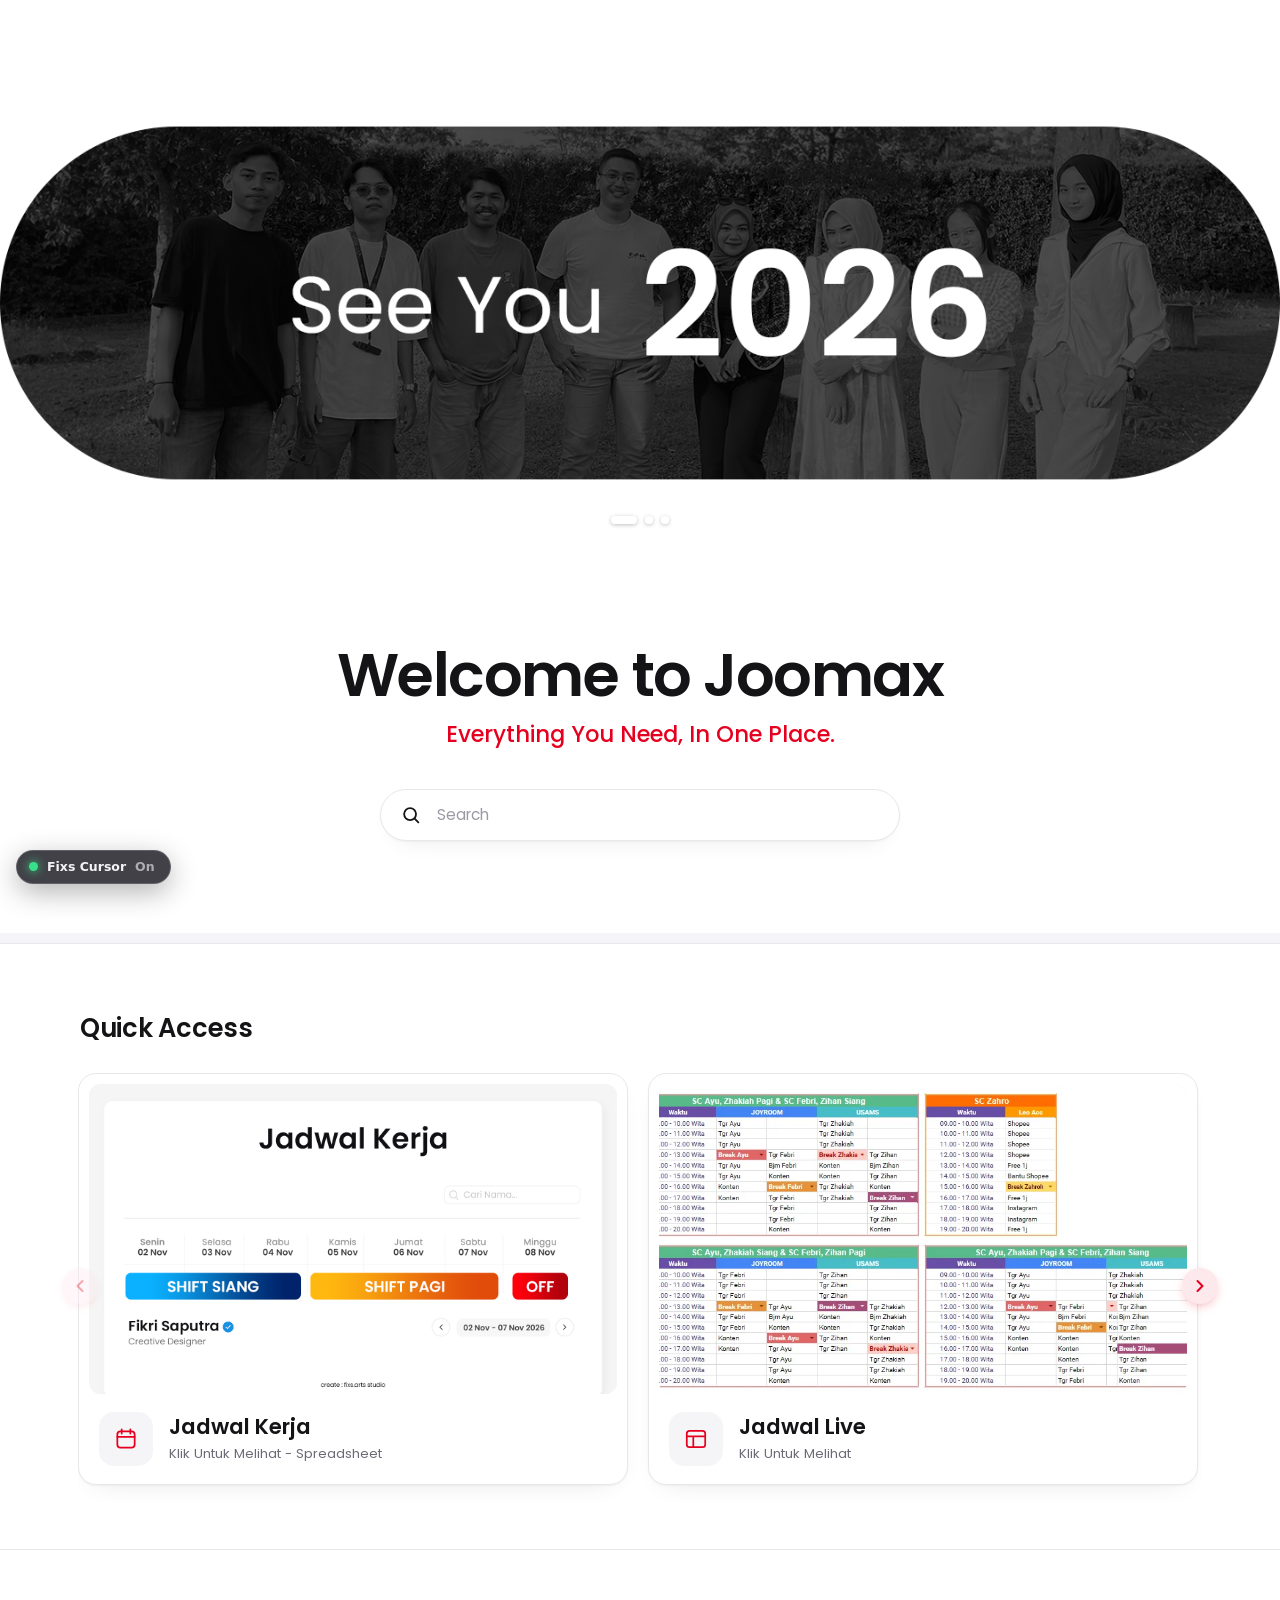
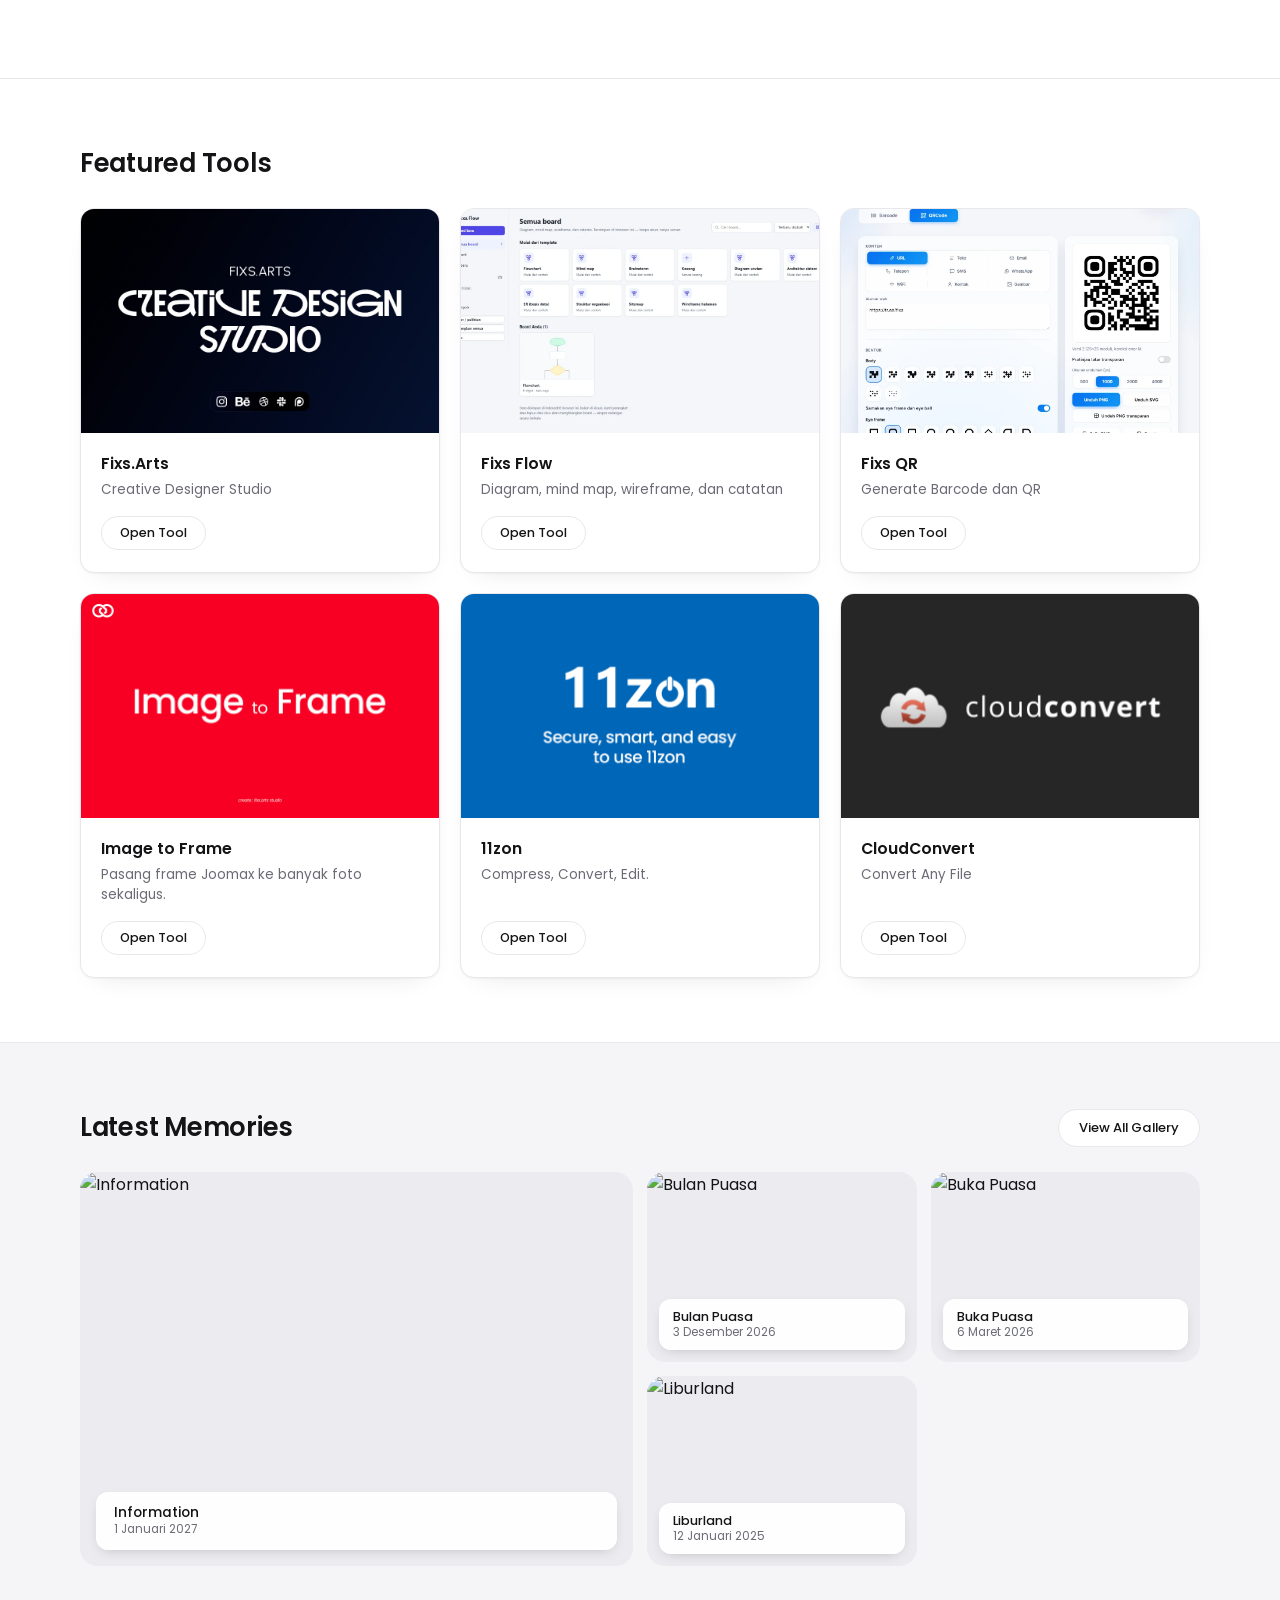
==== commit 79eb3ca8: "Disable announcement and pop-up widget scripts Comment out announcement and widget scripts in index." ====
--- a/index.html
+++ b/index.html
@@ -61,11 +61,13 @@
       
       
       <!-- Widget Pemberitahuan  --> 
-<div id="joomax-announcement"></div>
+<!--
+      <div id="joomax-announcement"></div>
 <script src="https://designjoomax.github.io/home/Section/Announcement/announcement.config.js"></script>
 <script src="https://designjoomax.github.io/home/Section/Announcement/announcement.js"></script>
       
     </div>
+      -->
   </section>
 
   
@@ -322,7 +324,7 @@
 
 
 <!-- Pop-Up Fixs.Arts -->
-
+<!--
 <script src="https://cdn.jsdelivr.net/gh/fixsarts-auto/components@main/Pop%20up/Model1/widget.js"></script>
 <script>
   FixsArtsWelcome.init({
@@ -389,7 +391,7 @@
     }
   });
 </script>
-
+-->
   
 <!-- Music widget (floating) -->
 <!--<script src="https://cdn.jsdelivr.net/gh/fixsarts-auto/components@main/music-player.js" defer></script>
